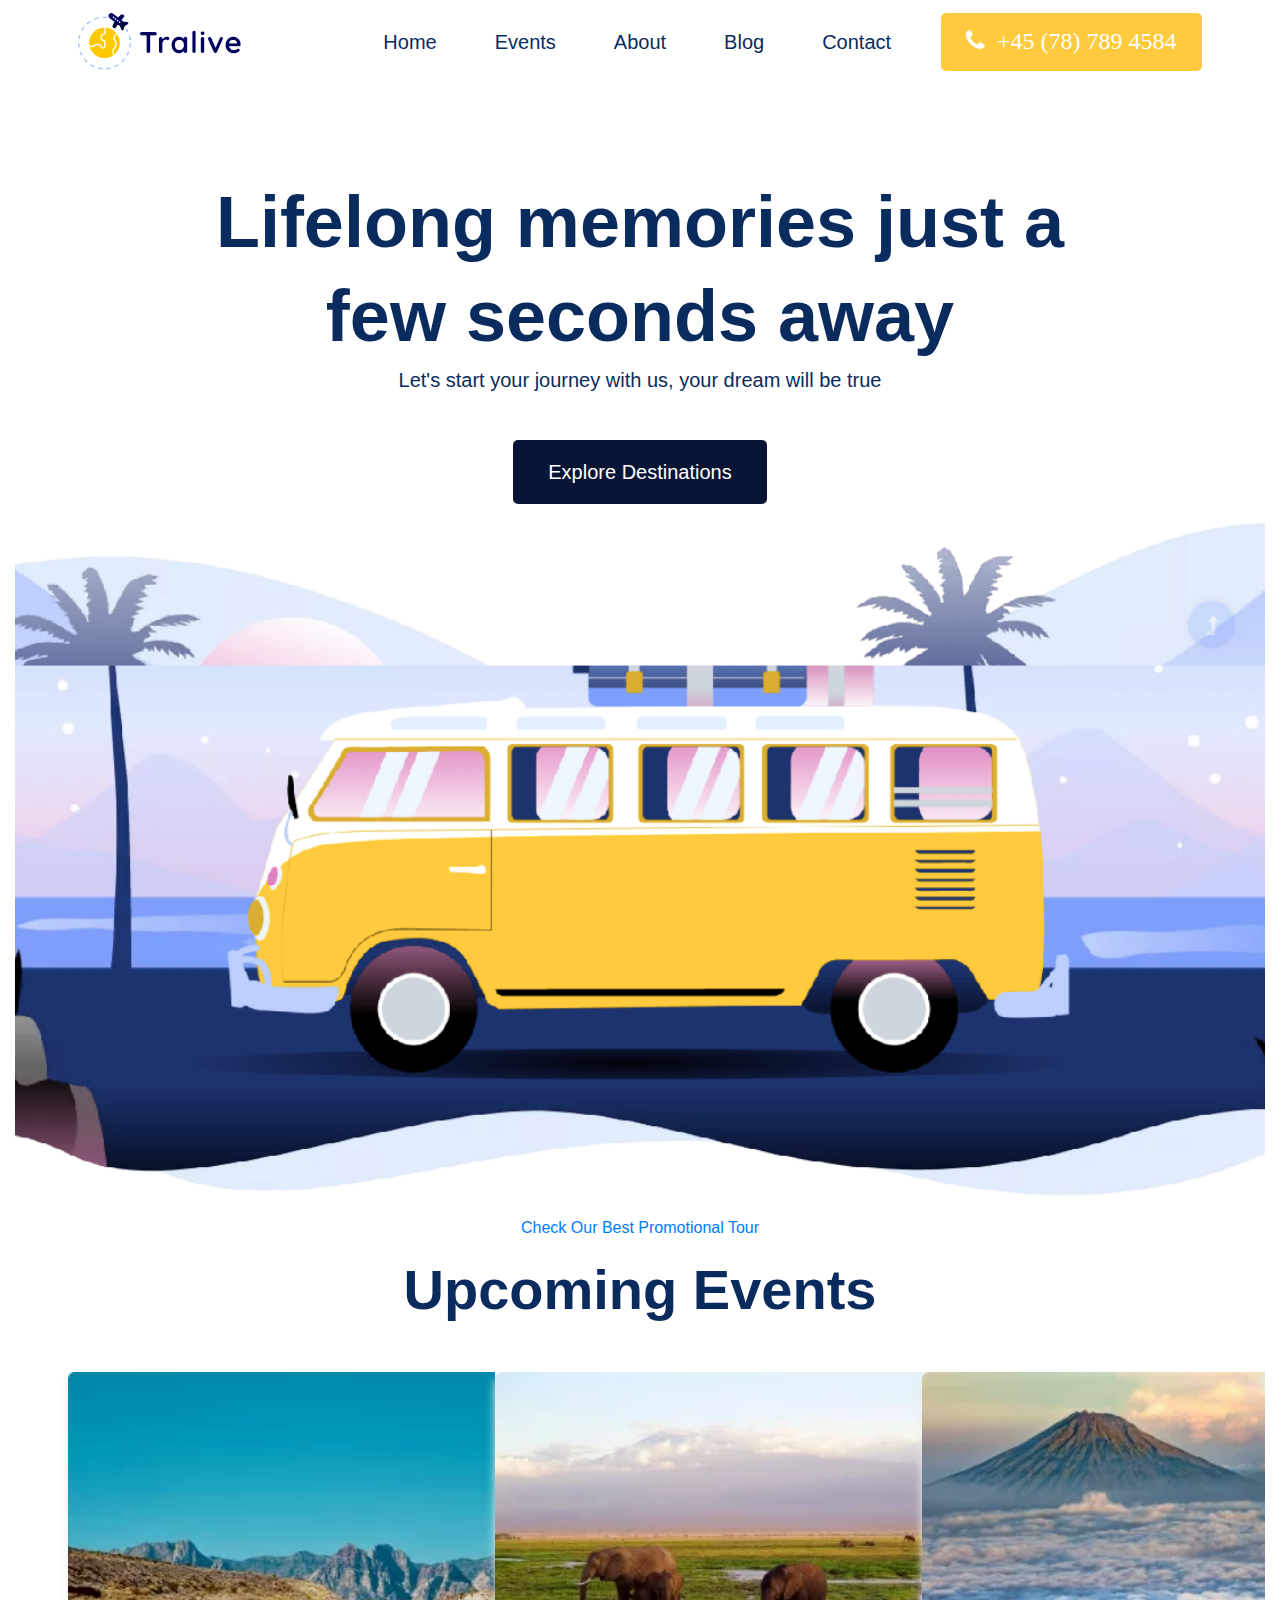
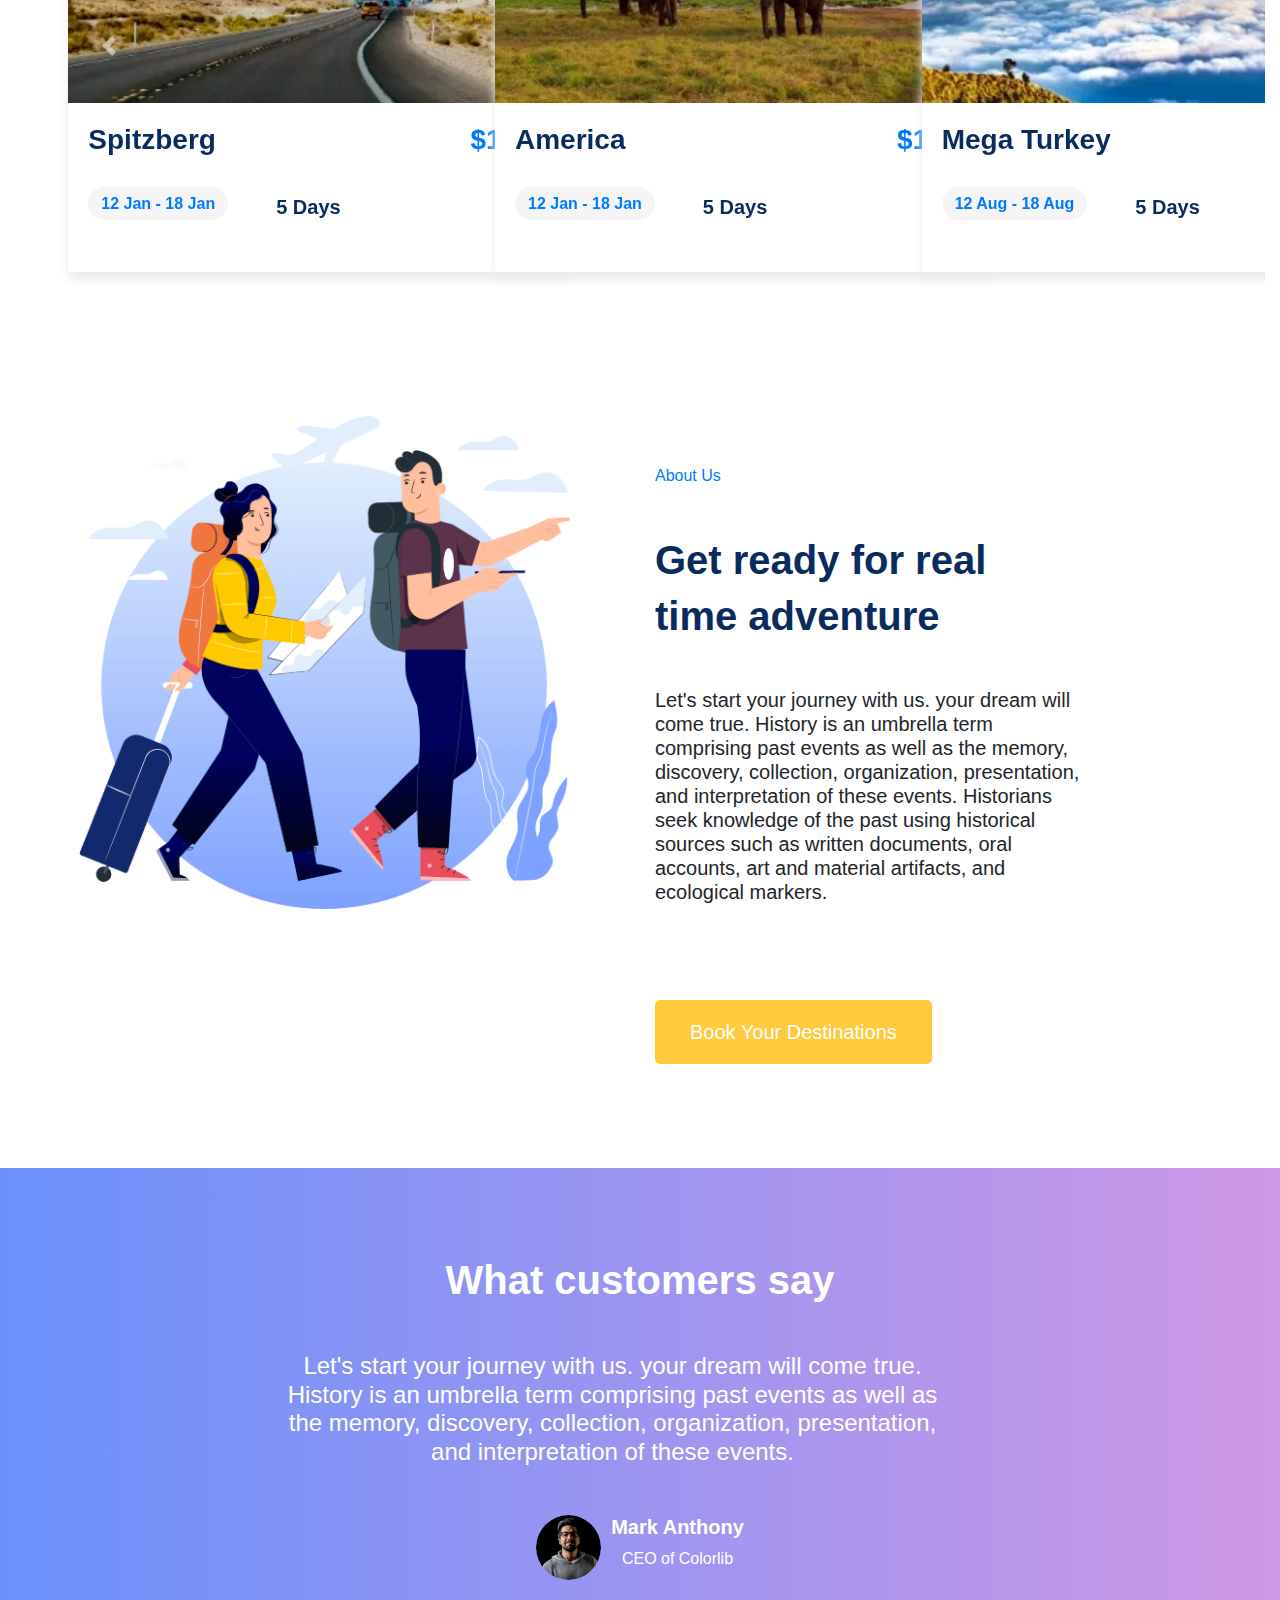
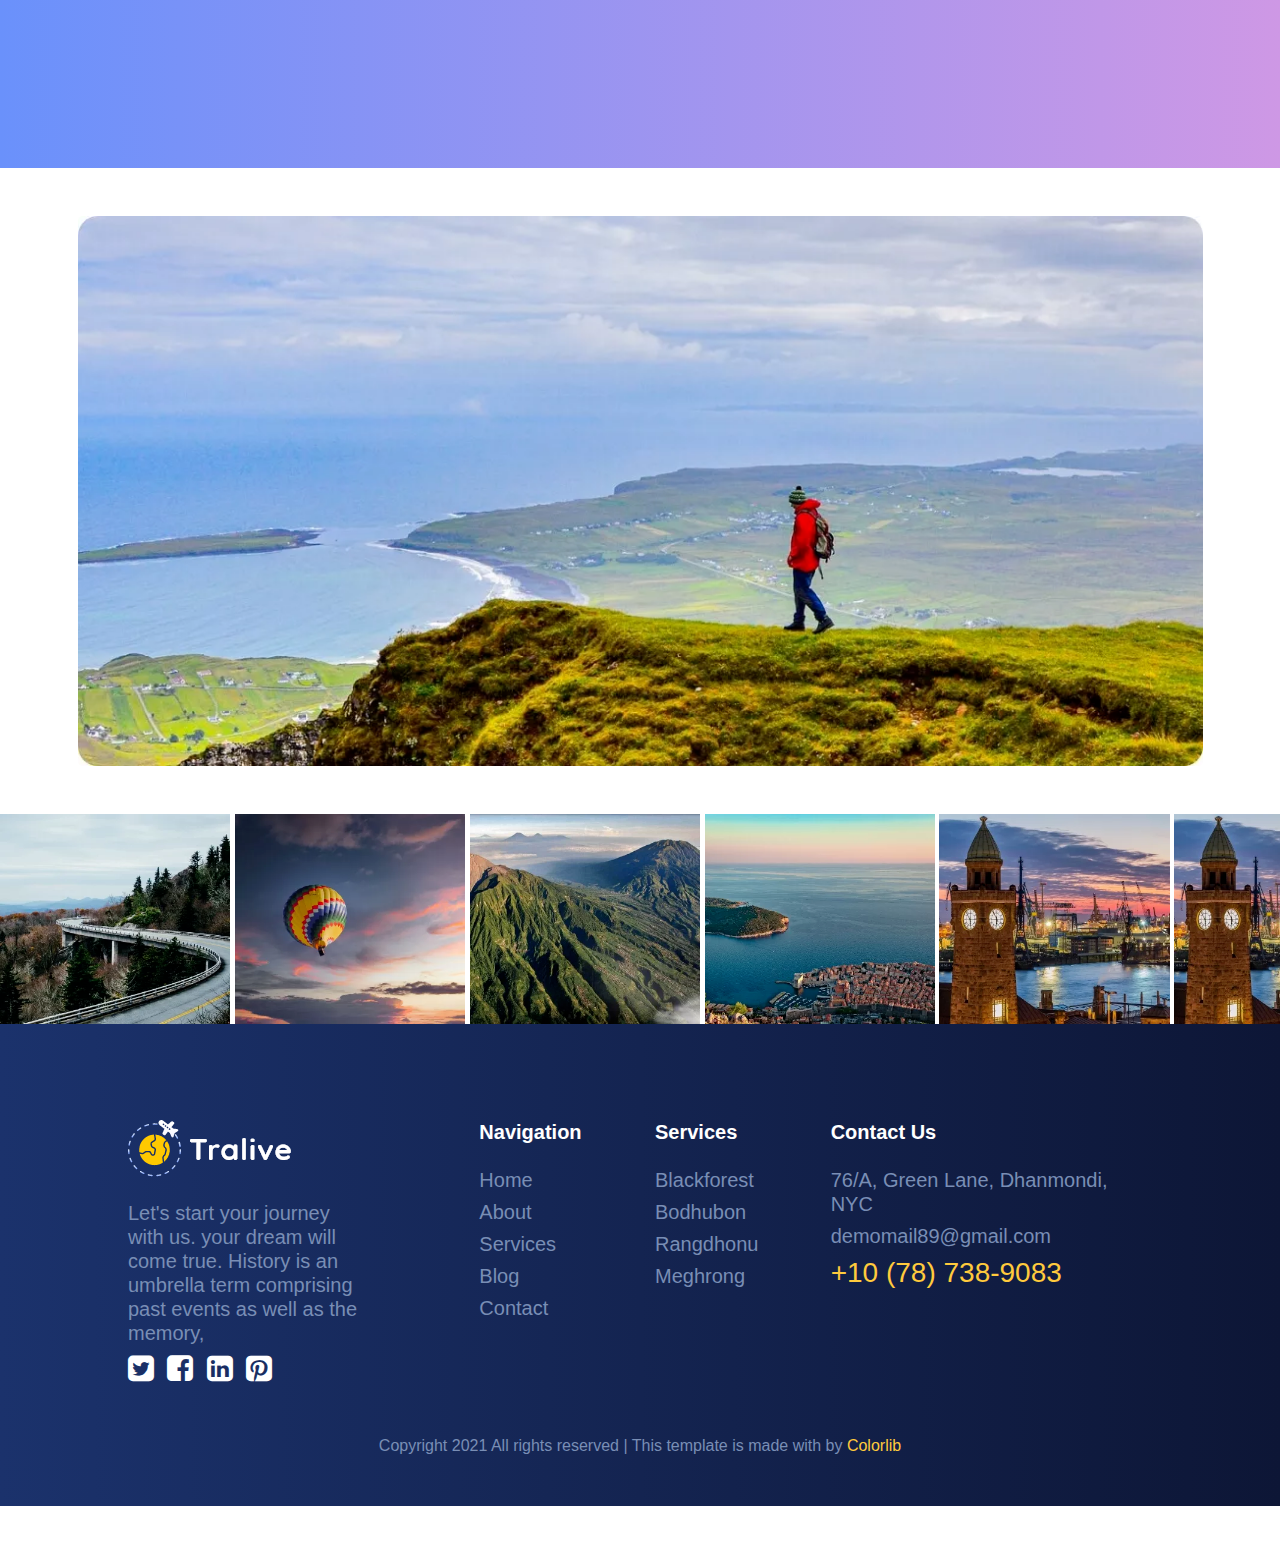
==== index.html @ 79a6973a "change html file name" ====
<!DOCTYPE html>
<html lang="en">
<head>
  <meta charset="UTF-8">
  <meta http-equiv="X-UA-Compatible" content="IE=edge">
  <meta name="viewport" content="width=device-width, initial-scale=1.0">
  <link rel="stylesheet" type="text/css" href="./travel_agency.css">
  <!-- Latest compiled and minified CSS -->
  <link rel="stylesheet" href="https://cdn.jsdelivr.net/npm/bootstrap@4.6.1/dist/css/bootstrap.min.css">

  <!-- jQuery library -->
  <script src="https://cdn.jsdelivr.net/npm/jquery@3.5.1/dist/jquery.slim.min.js"></script>

  <!-- Popper JS -->
  <script src="https://cdn.jsdelivr.net/npm/popper.js@1.16.1/dist/umd/popper.min.js"></script>

  <!-- Latest compiled JavaScript -->
  <script src="https://cdn.jsdelivr.net/npm/bootstrap@4.6.1/dist/js/bootstrap.bundle.min.js"></script>
  <link rel="stylesheet" href="https://cdnjs.cloudflare.com/ajax/libs/font-awesome/4.7.0/css/font-awesome.min.css">
  <title>Travel Agency</title>
</head>
<body>
  <div class="header overide mb-lg-5" id="webfont">
    <nav class="navbar navbar-expand-md bg-white navbar-white">
      <div class="container-fluid mb-lg-5" id="navbar-id">
        <a href="#" class="navbar-brand"><img src="./test project 8/logo1.png" alt="logo not loaded"></a>

        <button class="navbar-toggler bd-dark my-toggler-button" type="button" data-toggle="collapse" data-target="#navbarid">
          <span>MENU  &#8801</span>
        </button>
        <div class="collapse navbar-collapse" id="navbarid">

        <ul class="navbar-nav ml-auto">
          <li class="nav-item">
            <a href="#" class="h5 text-color nav-link navbar-item">Home</a>
          </li>
          <li class="nav-item">
            <a href="#" class="h5 text-color nav-link navbar-item">Events</a>
          </li>
          <li class="nav-item">
            <a href="#" class="h5 text-color nav-link navbar-item">About</a>
          </li>
          <li class="nav-item">
            <a href="#" class="h5 text-color nav-link navbar-item">Blog</a>
          </li>
          <li class="nav-item">
            <a href="#" class="h5 text-color nav-link navbar-item">Contact</a>
          </li>
          <li class="nav-item">
            <button type="button" class="navbar-button"><i class="fa fa-phone my-phone">&nbsp +45 (78) 789 4584</i></button>
          </li>
        </ul>
      </div>
    </div>
    </nav>

  </div>

  <div class="heading mb-5" id="webfont">
    <div class="container-fluid text-center">
      <h1 class="display-3 font-weight-bold text-color">Lifelong memories just a</h1>
      <h1 class="display-3 font-weight-bold text-color">few seconds away</h1>
      <p class="mb-lg-5 h5 text-color">Let's start your journey with us, your dream will be true</p>
      <button type="button" class="h5 front-page-button">Explore Destinations</button>
  </div>

  <div class="container-fluid">
    <img class="front-page-image" src="./test project 8/car_image.png" alt="">
  </div>

  <div class="container-fluid text-center mb-5" id="webfont">
    <p class="mb-3 text-primary">Check Our Best Promotional Tour</p>
    <h1 class="mb-5 font-weight-bold display-4 text-color">Upcoming Events</h1>

    <div id="demo" class="carousel slide" data-ride="carousel">


    <div class="carousel-inner">
      <div class="carousel-item active">

            <div class="row">

              <div class="container col-sm-9 col-lg-3 mb-5">
                <div class="card card-stlying">
                  <img src="./test project 8/service1.png" alt="">
                  <div class="card-body">
                    <div class="card-title mb-5 pb-3">
                    <div class="float-left text-color h3 font-weight-bold">Spitzberg</div>
                    <div class="float-right text-primary h3 font-weight-bold"> $1200</div>
                  </div>
                  <div class="card-text mb-4 my-card-text" >
                    <div class="h6 text-primary font-weight-bold my-card-date">12 Jan - 18 Jan</div>
                    <div class="text-color pl-5 pt-2 h5 font-weight-bold">5 Days</div>
                  </div>
                  </div>
                </div>
              </div>


              <div class="container col-sm-9 col-lg-3 mb-5">
                <div class="card card-stlying">
                  <img src="./test project 8/service2.png" alt="">
                  <div class="card-body">
                    <div class="card-title mb-5 pb-3">
                    <div class="float-left text-color h3 font-weight-bold">America</div>
                    <div class="float-right text-primary h3 font-weight-bold"> $1800</div>
                  </div>
                  <div class="card-text mb-4 my-card-text">
                    <div class="h6 text-primary font-weight-bold my-card-date">12 Jan - 18 Jan</div>
                    <div class="text-color h5 pl-5 pt-2 font-weight-bold">5 Days</div>
                  </div>
                  </div>
                </div>
              </div>



              <div class="container col-sm-9 col-lg-3 mb-5">
                <div class="card card-stlying">
                  <img src="./test project 8/service3.png" alt="">
                  <div class="card-body">
                    <div class="card-title mb-5 pb-3">
                    <div class="float-left text-color h3 font-weight-bold">Mega Turkey</div>
                    <div class="float-right text-primary h3 font-weight-bold"> $1800</div>
                  </div>
                  <div class="card-text mb-4 my-card-text">
                    <div class="h6 font-weight-bold text-primary my-card-date">12 Aug - 18 Aug</div>
                    <div class="text-color h5 pl-5 pt-2 font-weight-bold ">5 Days</div>
                  </div>
                  </div>
                </div>
              </div>


            </div>
      </div>
    </div>

    <a class="carousel-control-prev" href="#demo" data-slide="prev">
      <span class="carousel-control-prev-icon text-dark"></span>
    </a>
    <a class="carousel-control-next" href="#demo" data-slide="next">
      <span class="carousel-control-next-icon text-dark"></span>
    </a>
  </div>


</div>

<div class="container-fluid my-container-aboutus py-5 my-5" id="webfont">
  <div class="row">
    <div class="container col-sm-9 col-lg-6">
      <img class="about-us-image" src="./test project 8/about.png" alt="">
    </div>
    <div class="container col-sm-9 col-lg-6">
        <p class="text-primary mb-5 pt-5">About Us</p>
        <h1 class="font-weight-bold text-color">Get ready for real</h1>
        <h1 class="mb-5 font-weight-bold text-color">time adventure</h1>
        <p class="mb-5 pb-5 h5 aboutus-text">Let's start your journey with us. your dream will come true.
          History is an umbrella term comprising past events as well as the memory, discovery, collection, organization, presentation,
          and interpretation of these events. Historians seek knowledge of
          the past using historical sources such as written documents, oral accounts, art and material artifacts, and ecological markers.
        </p>
        <button type="button" class="h5 aboutus-button">Book Your Destinations</button>
    </div>
  </div>
</div>

<div class="container-fluid bg-primary mb-5 ceo-block" id="webfont">
    <div class="ceo">
      <h1 class="text-white mb-5 font-weight-bold">What customers say</h1>
      <p class="text-white h4 ceo-text mb-5">Let's start your journey with us. your dream will come true.
        History is an umbrella term comprising past events as well as the memory, discovery, collection, organization, presentation,
        and interpretation of these events.</p>
        <!-- <div class="container-fluid my-container-ceo">
          <div class="row w-50 m-auto">
            <div class="col-4">
              <img class="rounded-circle" src="../test project 8/founder.png" alt="">
            </div>
            <div class="col-8">
              <h5 class="text-white font-weight-bold">Mark Anthony</h5>
              <p class="text-white">CEO of Colorlib</p>
            </div>
          </div>
        </div> -->

          <div class="ceo-icon">
            <div class="ceo-image">
              <img class="rounded-circle" src="./test project 8/founder.png" alt="">
            </div>
            <div class="ceo-text">
              <h5 class="text-white font-weight-bold">Mark Anthony</h5>
              <p class="text-white">CEO of Colorlib</p>
            </div>
          </div>

    </div>
</div>


<div class="container-fluid text-center mb-5">
  <img class="video-img" src="./test project 8/video-bg.png" alt="">
</div>


<div class="images-gallery">
  <img class="insta-img" src="./test project 8/insta1.png" alt="">
  <img class="insta-img" src="./test project 8/insta2.png" alt="">
  <img class="insta-img" src="./test project 8/insta3.png" alt="">
  <img class="insta-img" src="./test project 8/insta4.png" alt="">
  <img class="insta-img" src="./test project 8/insta5.png" alt="">
  <img class="insta-img" src="./test project 8/insta5.png" alt="">
</div>


<div class="footer bg-primary" id="webfont">
  <div class="row pt-5">
    <div class="col-lg-3 col-sm-7 pt-5">
      <img class="mb-4" src="./test project 8/logo-white.png" alt="">
      <p class="footer-text h5">Let's start your journey with us. your dream will come true.
        History is an umbrella term comprising past events as well as the memory, </p>
        <i class="fa fa-twitter-square my-icon"></i>
        &nbsp
        <i class="fa fa-facebook-square my-icon"></i>
        &nbsp
        <i class="fa fa-linkedin-square my-icon"></i>
        &nbsp
        <i class="fa fa-pinterest-square my-icon"></i>
    </div>
    <div class="col-1 pt-5"></div>
    <div class="col-lg-2 col-sm-7 pt-5">
      <p class="mb-4 text-white h5 font-weight-bold">Navigation</p>
      <p class="footer-text h5">Home</p>
      <p class="footer-text h5">About</p>
      <p class="footer-text h5">Services</p>
      <p class="footer-text h5">Blog</p>
      <p class="footer-text h5">Contact</p>
    </div>
    <div class="col-lg-2 col-sm-7 pt-5">
      <p class="mb-4 text-white h5 font-weight-bold">Services</p>
      <p class="footer-text h5">Blackforest</p>
      <p class="footer-text h5">Bodhubon</p>
      <p class="footer-text h5">Rangdhonu</p>
      <p class="footer-text h5">Meghrong</p>
    </div>
    <div class="col-lg-4 col-sm-7 pt-5">
      <p class="mb-4 text-white h5 font-weight-bold">Contact Us</p>
      <p class="footer-text h5">76/A, Green Lane, Dhanmondi, NYC</p>
      <p class="footer-text h5">demomail89@gmail.com</p>
      <h3 class="footer-text footer-number-color">+10 (78) 738-9083</h3>
    </div>
  </div>
  <div class="container text-center">
  <p class="pt-5 pb-5 footer-text">Copyright 2021 All rights reserved | This template is made with by <span class="footer-number-color">Colorlib</span> </p>
</div>
</div>


</body>
</html>
---- travel_agency.css ----
/* body{
  font-size: 16px;
  font-family: "Roboto", sans-serif;
} */

#webfont{
  font-size: 16px;
  font-family: "Roboto", sans-serif;
}

.header{
 margin-bottom: 100px;
}

#navbar-id{
  padding-left: 5%;
  padding-right: 5%;
}

.my-phone{
  font-size:24px!important;
  color: white;
}

.my-icon{
  font-size:30px!important;
  color: white;
}

.card-stlying{
  width: 500px;
  box-shadow: 0px 8px 10px rgb(236, 236, 236);
  border:none !important;
}

.my-card-text{
  display: flex;
  flex-direction: row;
}

.my-card-date{
  border-radius: 25px;
  padding: 7px 13px;
  background-color: rgba(236, 234, 234, 0.466);
}

.ceo-icon{
  display: flex;
  flex-direction: row;
  justify-content: center;
}

.ceo-text{
  margin-left: 10px !important;
  margin-right: 0 !important;
}

@media only screen and (max-width: 690px) {


}


.ceo{
  padding-top: 7%;
  width: 60%;
  text-align: center;
  margin: auto;
  height: 600px;

}

.ceo-block{
  background: linear-gradient(to right, #6a91fb,#ce98e5);
}
.my-container-ceo{
  max-width: 50% !important;
  padding-top: 3% !important;
}
.insta-img{
  width: 18%;
  display: inline;
}

.images-gallery{
  display: block;
  position: relative;
  overflow-y: hidden;
  overflow-x:auto;
  white-space:nowrap;
  overflow: hidden;
}

.footer{
  padding-left: 10%;
  padding-right: 10%;
  background: linear-gradient(to right, #1b326c,#0d1636);
}


.text-color{
  color: #0a2b5e;
}
.front-page-image{
  width: 100%;
}

.my-toggler-button{
  border: 1px white solid !important;
  color: white;
  width: 100px;
  background-color: #222222 !important;
}
.navbar-item{
  padding-right: 50px !important;
  padding-top: 17px !important;
  padding-bottom: 17px !important;
  margin-bottom: 0 !important;
}

.navbar-button{
  border-radius: 5px;
  border: 0px;
  background-color: rgba(255,202,61,255);
  padding:15px 25px;
  font-family: "Roboto", sans-serif;
}

.front-page-button{
  border-radius: 5px;
  border: 0px;
  color: white;
  background-color: rgba(9,21,53,255);
  padding:20px 35px;
}

.aboutus-button{
  border-radius: 5px;
  border: 0px;
  color: white;
  background-color:  rgba(255,202,61,255);
  padding:20px 35px;
}

.my-container-aboutus{
  max-width: 90%;
}

.about-us-image{
  width: 90%;
}

.aboutus-text{
  padding-right: 20%;
}

.ceo-text{
  max-width: 90%;
  margin: auto;
}


.video-img{
  width: 90%;
  border-radius: 5px;
}

.footer-text{
  color: #798eb5;
}

.footer-number-color{
  color:rgba(255,202,61,255);
}
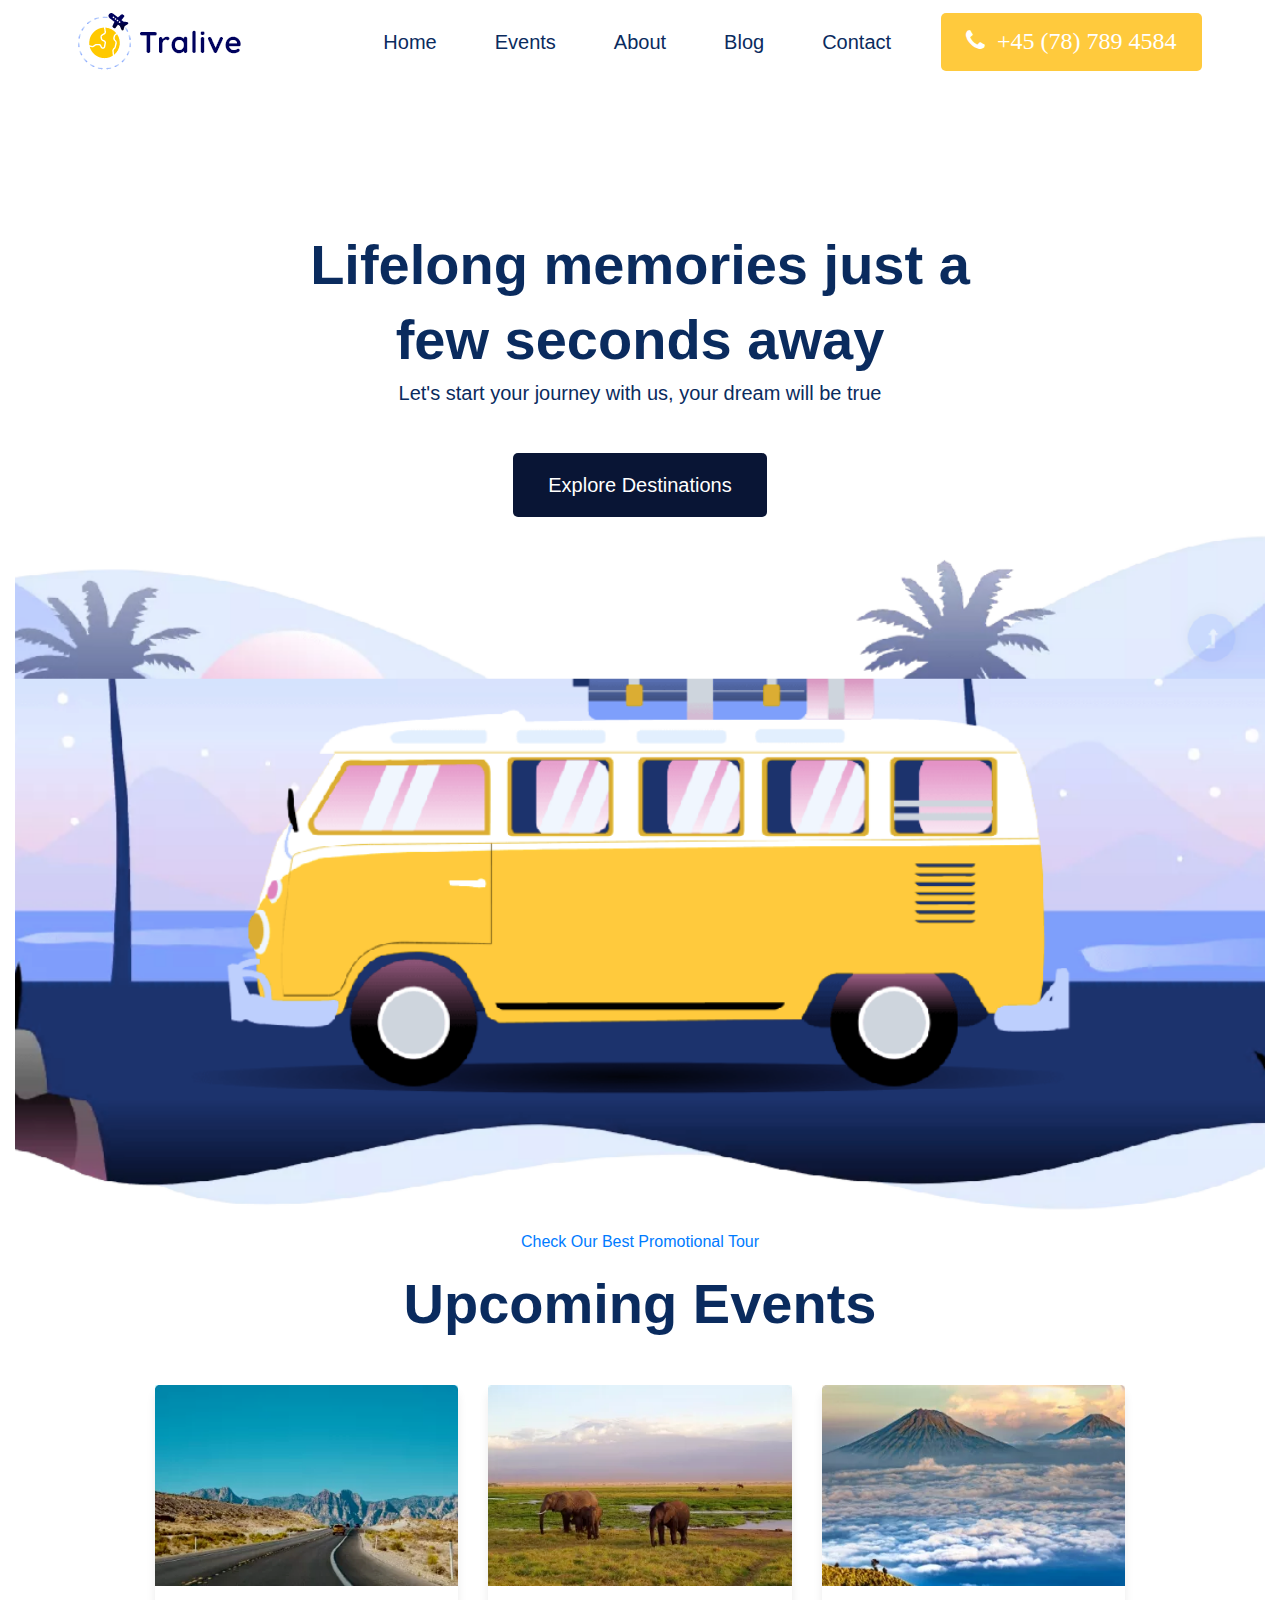
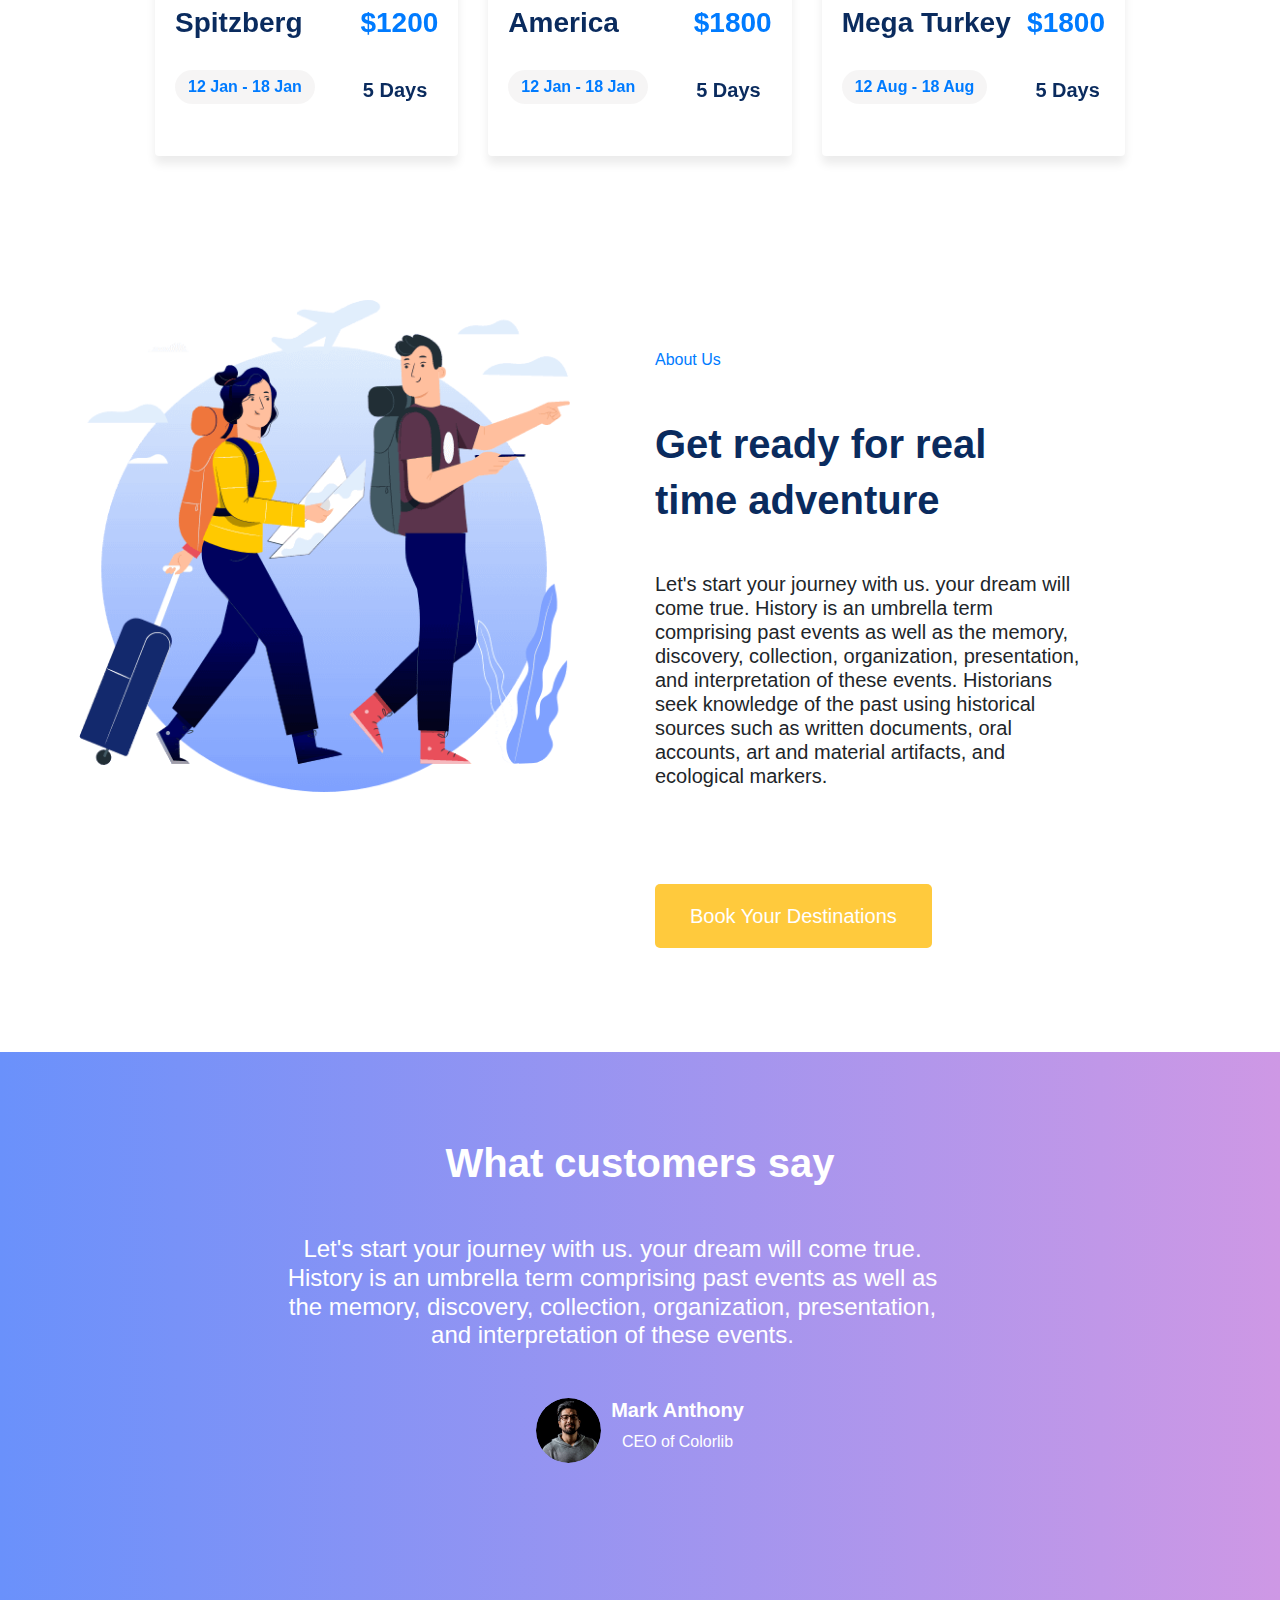
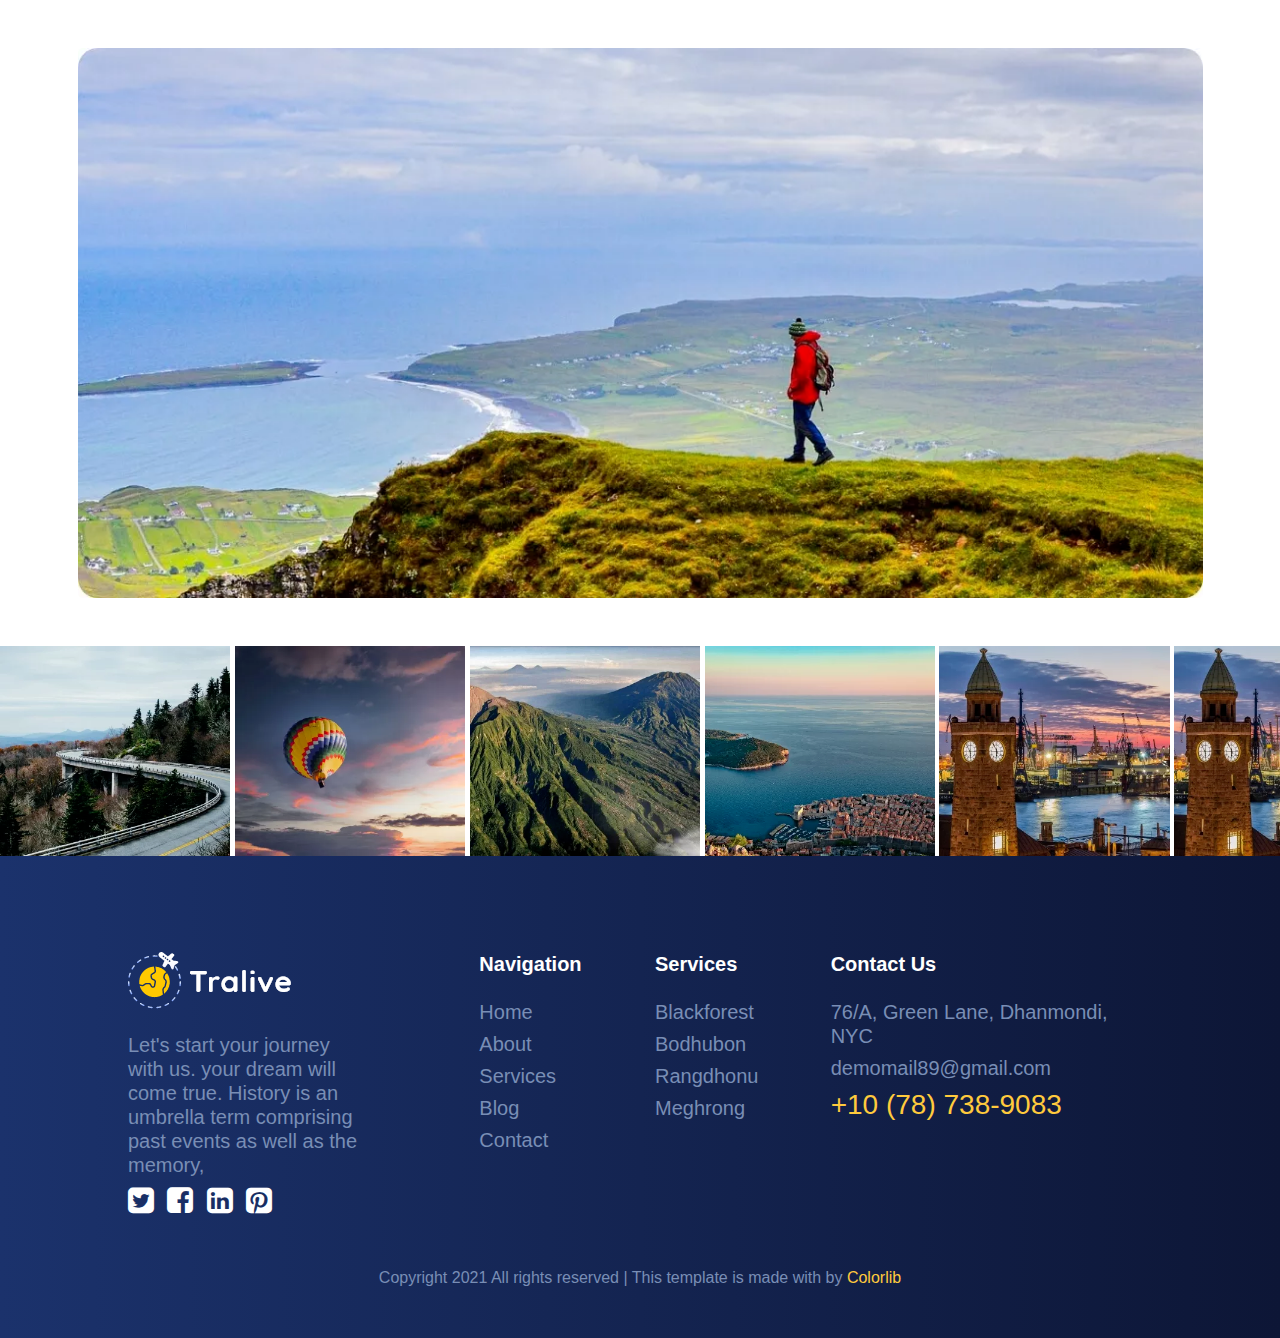
==== commit cdfb6bcb: "make responsive" ====
--- a/index.html
+++ b/index.html
@@ -20,8 +20,8 @@
   <title>Travel Agency</title>
 </head>
 <body>
-  <div class="header overide mb-lg-5" id="webfont">
-    <nav class="navbar navbar-expand-md bg-white navbar-white">
+  <div class="header" id="webfont">
+    <nav class="navbar navbar-expand-lg bg-white navbar-white">
       <div class="container-fluid mb-lg-5" id="navbar-id">
         <a href="#" class="navbar-brand"><img src="./test project 8/logo1.png" alt="logo not loaded"></a>
 
@@ -56,10 +56,10 @@
 
   </div>
 
-  <div class="heading mb-5" id="webfont">
+  <div class="heading" id="webfont">
     <div class="container-fluid text-center">
-      <h1 class="display-3 font-weight-bold text-color">Lifelong memories just a</h1>
-      <h1 class="display-3 font-weight-bold text-color">few seconds away</h1>
+      <h1 class="display-4 font-weight-bold text-color">Lifelong memories just a</h1>
+      <h1 class="display-4 font-weight-bold text-color">few seconds away</h1>
       <p class="mb-lg-5 h5 text-color">Let's start your journey with us, your dream will be true</p>
       <button type="button" class="h5 front-page-button">Explore Destinations</button>
   </div>
@@ -78,9 +78,11 @@
     <div class="carousel-inner">
       <div class="carousel-item active">
 
+        <div class="container-fluid my-container-fluid">
+
             <div class="row">
 
-              <div class="container col-sm-9 col-lg-3 mb-5">
+              <div class="container col-sm-9 col-lg-7 col-xl-4 mb-5">
                 <div class="card card-stlying">
                   <img src="./test project 8/service1.png" alt="">
                   <div class="card-body">
@@ -97,7 +99,7 @@
               </div>
 
 
-              <div class="container col-sm-9 col-lg-3 mb-5">
+              <div class="container col-sm-9 col-lg-7 col-xl-4 mb-5">
                 <div class="card card-stlying">
                   <img src="./test project 8/service2.png" alt="">
                   <div class="card-body">
@@ -115,7 +117,7 @@
 
 
 
-              <div class="container col-sm-9 col-lg-3 mb-5">
+              <div class="container col-sm-9 col-lg-7 col-xl-4 mb-5">
                 <div class="card card-stlying">
                   <img src="./test project 8/service3.png" alt="">
                   <div class="card-body">
@@ -133,6 +135,7 @@
 
 
             </div>
+          </div>
       </div>
     </div>
 
@@ -251,7 +254,7 @@
     </div>
   </div>
   <div class="container text-center">
-  <p class="pt-5 pb-5 footer-text">Copyright 2021 All rights reserved | This template is made with by <span class="footer-number-color">Colorlib</span> </p>
+  <p class="pt-5 pb-5 footer-text my-last-div">Copyright 2021 All rights reserved | This template is made with by <span class="footer-number-color">Colorlib</span> </p>
 </div>
 </div>
 
--- a/travel_agency.css
+++ b/travel_agency.css
@@ -1,3 +1,5 @@
+
+
 /* body{
   font-size: 16px;
   font-family: "Roboto", sans-serif;
@@ -11,6 +13,7 @@
 .header{
  margin-bottom: 100px;
 }
+
 
 #navbar-id{
   padding-left: 5%;
@@ -28,7 +31,6 @@
 }
 
 .card-stlying{
-  width: 500px;
   box-shadow: 0px 8px 10px rgb(236, 236, 236);
   border:none !important;
 }
@@ -55,20 +57,20 @@
   margin-right: 0 !important;
 }
 
-@media only screen and (max-width: 690px) {
-
-
-}
-
-
 .ceo{
   padding-top: 7%;
+  padding-bottom: 130px;
   width: 60%;
   text-align: center;
   margin: auto;
-  height: 600px;
+  height: 100%;
+  overflow: hidden;
+}
 
-}
+/* @media only screen and (max-width: 690px) {
+
+
+} */
 
 .ceo-block{
   background: linear-gradient(to right, #6a91fb,#ce98e5);
@@ -172,3 +174,11 @@
 .footer-number-color{
   color:rgba(255,202,61,255);
 }
+
+.my-last-div{
+  margin-bottom: 0 !important;
+}
+
+.my-container-fluid{
+  max-width: 80%;
+}
